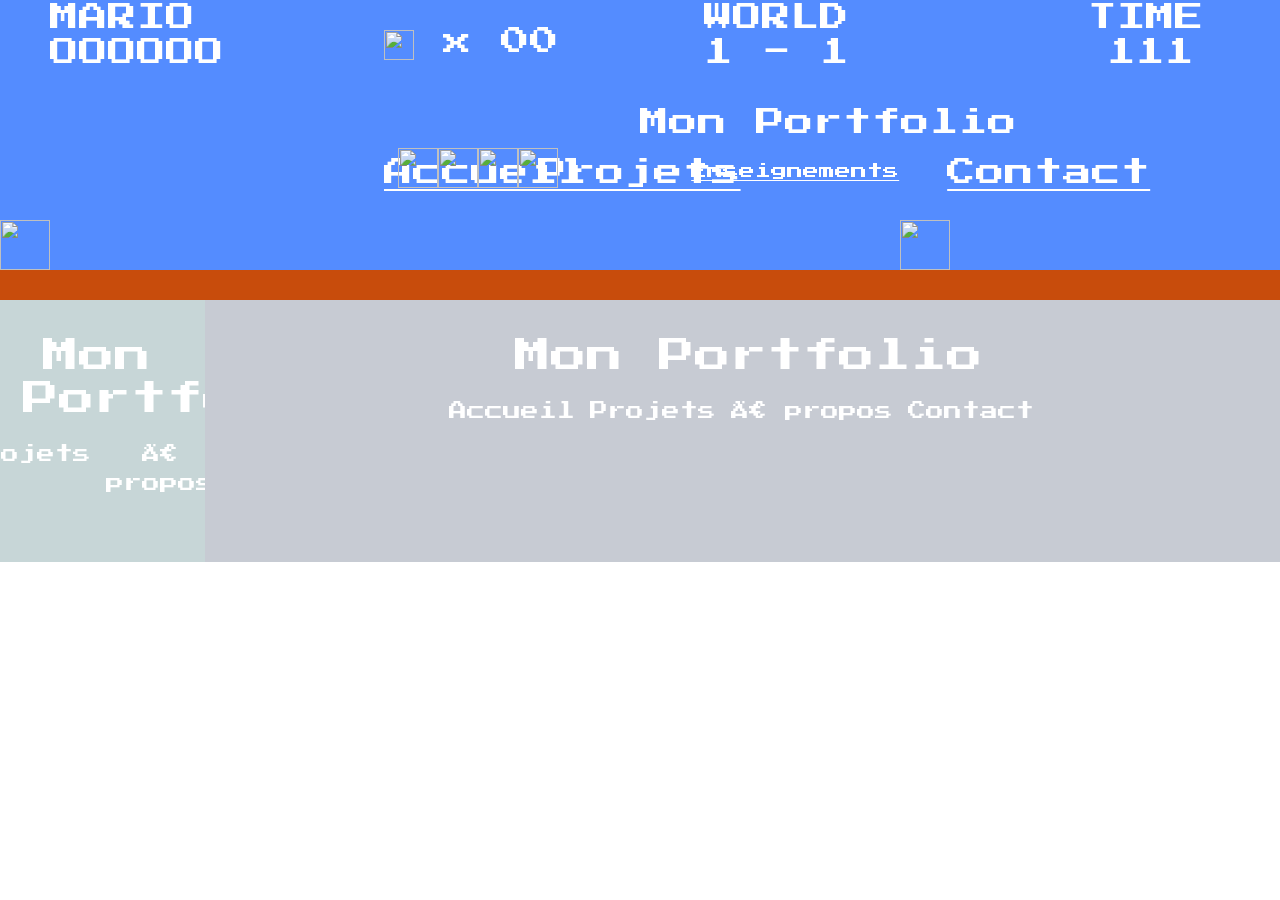
==== index.html @ 72535ffd "Update mario back" ====
<!--SVG spirograph generated from https://nbremer.github.io/spirograph/-->
<html>
    <head>
        <link rel="stylesheet" href="style.css">
        <link href="https://fonts.googleapis.com/css?family=Press+Start+2P" rel="stylesheet">
        <link href="https://cdn.jsdelivr.net/npm/bootstrap@5.3.0/dist/css/bootstrap.min.css" rel="stylesheet" integrity="sha384-9ndCyUaIbzAi2FUVXJi0CjmCapSmO7SnpJef0486qhLnuZ2cdeRhO02iuK6FUUVM" crossorigin="anonymous">
    </head>
    <body>
      <script src="script.js"></script>  
      <script src="https://cdn.jsdelivr.net/npm/bootstrap@5.3.0/dist/js/bootstrap.bundle.min.js" integrity="sha384-geWF76RCwLtnZ8qwWowPQNguL3RmwHVBC9FhGdlKrxdiJJigb/j/68SIy3Te4Bkz" crossorigin="anonymous"></script>
                    <!-- The images used were downloaded from: http://www.videogamesprites.net/SuperMarioBros1/ -->
                    <div style="height:300px;">
                    <div class="sky">
	                    <div class="scorebar">
                <style>
                    .topline-mario{position:absolute; top: 15px}
                    .topline-portfolio{position:absolute; top: 120px; left:50%}
                    .topline-accueil{position:absolute; top: 170px; left:30%}
                    .topline-projets{position:absolute; top: 170px; left:42%}
                    .topline-ens{position:absolute; top: 170px; left:54%}
                    .topline-contact{position:absolute; top: 170px; left:74%}
                    .topline-world{position:absolute; left:55%; top: 15px}
                    .topline-time{position:absolute; left: 85%;top: 15px}
                    .bottomline-score{position:absolute; top: 50px;}
                    .bottomline-coin{position:absolute; top: 30px; left:30%;}
                    .bottomline-world{position:absolute; top: 50px; left:55%;}
                    .bottomline-time{position:absolute; top: 50px; left:86.5%;}
                </style>
                <p><span class="topline-mario" >MARIO</span>
                    <span class="topline-world">WORLD</span>
                    <span class="topline-time">TIME</span>
                    <span class="bottomline-score" id="valeur-score">OOOOOO</span>
                    <span class="bottomline-coin"><img src="https://raw.githubusercontent.com/LantareCode/random-this-and-thats/master/CSS/SuperMario-Animation/images/Coin.gif" height="30px"> x <span  id="valeur-coin">00</span></span>
                    <span class="bottomline-world">1 - 1</span>
                    <span class="bottomline-time" id="valeur-time">111</span>
                    <span class="topline-portfolio">Mon Portfolio</span>
                    <span class="topline-accueil"><a href="#accueil">Accueil</a></span>
                    <span class="topline-projets"><a href="projets.html">Projets</a></span>
                    <span class="topline-ens"><a href="enseignement.html">Enseignements</a></span>
                    <span class="topline-contact"><a href="#contact">Contact</a></span>
                    
                </p>
            </div>

            <img class="cloud" src="https://raw.githubusercontent.com/LantareCode/random-this-and-thats/master/CSS/SuperMario-Animation/images/CloudSingle.gif">
            <img class="cloud" src="https://raw.githubusercontent.com/LantareCode/random-this-and-thats/master/CSS/SuperMario-Animation/images/CloudDouble.gif">
            <img class="cloud" src="https://raw.githubusercontent.com/LantareCode/random-this-and-thats/master/CSS/SuperMario-Animation/images/CloudTriple.gif">
        </div>
        <div class="ground">
            <div class="skyblocks">
                <img class="brick" src="https://raw.githubusercontent.com/LantareCode/random-this-and-thats/master/CSS/SuperMario-Animation/images/Bricks.gif" height="40px;">
                <img class="brick" src="https://raw.githubusercontent.com/LantareCode/random-this-and-thats/master/CSS/SuperMario-Animation/images/QuestionBlock.gif" height="40px;">
                <img class="brick" src="https://raw.githubusercontent.com/LantareCode/random-this-and-thats/master/CSS/SuperMario-Animation/images/Bricks.gif" height="40px;">
                <img class="brick" src="https://raw.githubusercontent.com/LantareCode/random-this-and-thats/master/CSS/SuperMario-Animation/images/Bricks.gif" height="40px;">
            </div>

            <img class="bush" src="https://raw.githubusercontent.com/LantareCode/random-this-and-thats/master/CSS/SuperMario-Animation/images/BushSingle.gif" height="50px;">
            <img class="bush" src="https://raw.githubusercontent.com/LantareCode/random-this-and-thats/master/CSS/SuperMario-Animation/images/BushDouble.gif" height="50px;">
            <img class="bush" src="https://raw.githubusercontent.com/LantareCode/random-this-and-thats/master/CSS/SuperMario-Animation/images/BushSingle.gif" height="50px;">

            <div class="mario" id="mario_mage"></div>
            </div>
            </div>
            <div classs="container">
                <div class="row">
                    <div class="col-2">
                        <header class="header">
                            <h1 class="title">Mon Portfolio</h1>
                            <nav class="navigation">
                              <ul class="menu">
                                <li><a href="#accueil">Accueil</a></li>
                                <li><a href="#projets">Projets</a></li>
                                <li><a href="#a-propos">À propos</a></li>
                                <li><a href="#contact">Contact</a></li>
                              </ul>
                            </nav>
                          </header>
                    </div>
                    <div class="col-10">
                        <header class="header">
                            <h1 class="title">Mon Portfolio</h1>
                            <nav class="navigation">
                              <ul class="menu">
                                <li><a href="#accueil">Accueil</a></li>
                                <li><a href="#projets">Projets</a></li>
                                <li><a href="#a-propos">À propos</a></li>
                                <li><a href="#contact">Contact</a></li>
                              </ul>
                            </nav>
                          </header>
                    </div>
                  </div>
            </div>
    </body>

</html>
---- style.css ----
/*
		** The images used were downloaded from: http://www.videogamesprites.net/SuperMarioBros1/ **
*/

html, body{
    font-family: 'Press Start 2P', cursive;
height: 100%;
width: 100%;
overflow:hidden;
margin: 0; 
padding: 0;
}

.sky, .ground{
position: relative; /*Because we want to position items on and in them!*/
}

.col-2 {
border: 20px solid transparent !important; 
padding: 15px !important;
border-image: url("https://raw.githubusercontent.com/LantareCode/random-this-and-thats/master/CSS/SuperMario-Animation/images/groundblock.png") 20 !important;
background-color: #bed0d1dc; 
border-image-repeat: repeat;
}

.col-10{    
border: 20px solid transparent;
padding: 15px;
border-image: url("https://raw.githubusercontent.com/LantareCode/random-this-and-thats/master/CSS/SuperMario-Animation/images/groundblock.png") 20;
background-color: #c7cbd3; 
border-image-repeat: repeat; 
}

.sky{
height: 90%;
background-color: #548CFF;    
}
.ground{ 
height: 10%;
background-color: #C84C0C; 
background-image: url('https://raw.githubusercontent.com/LantareCode/random-this-and-thats/master/CSS/SuperMario-Animation/images/groundblock.png');
    
}
.scorebar{    
position: absolute;
height: 120px;
width:100%;    

    font-family: 'Press Start 2P', cursive;
    font-size: 180%;
    color: white;

padding-left: 50px;
padding-right: 50px;
line-height: 0.2;
}
.cloud{
position: absolute;
height: 30px;

}
.cloud:nth-child(2){
    top: 120px; 
    -webkit-animation: wind 80s both infinite linear reverse; 
            animation: wind 80s both infinite linear reverse;
}
.cloud:nth-child(3){
    top: 100px;
    -webkit-animation: wind 50s both infinite linear reverse;
            animation: wind 50s both infinite linear reverse;
}
.cloud:nth-child(4){
    top: 80px;
    -webkit-animation: wind 30s both infinite linear reverse;
            animation: wind 30s both infinite linear reverse;
}

.skyblocks{
position: absolute;   
top: -120px;
}
.brick{     
    position: fixed;        
    margin: -2px;
}
    .brick:nth-child(1){
        left:400px;
    } 
    .brick:nth-child(2){
        left:440px;
    } 
    .brick:nth-child(3){
        left:480px;
    } 
    .brick:nth-child(4){
        left:520px;
    } 


.bush{
position: absolute;
bottom:30px;
}
.bush:nth-child(1){
    left: 150px;   
}
.bush:nth-child(2){
    left: 900px;;   
}
.bush:nth-child(3){
    left: 1500px;;   
}

.mario2{
position: absolute;
width: 71px;
height: 72px;
background: url('img/mario_walking2.png') left center;    
top:-70px;
left:0px;

-webkit-animation: play 0.8s steps(4) infinite,
            run 7s both infinite linear;

        animation: play 0.8s steps(4) infinite,
            run 7s both infinite linear;
}

.mario{
    position: absolute;
    width: 71px;
    height: 72px;
    background: url('img/mario_walking3.png') left center;    
    top:-70px;
    left:0px;
    transition: transform 0.1s;

    -webkit-animation: play 0.8s steps(4) infinite,
            run 7s both infinite linear;

        animation: play 0.8s steps(4) infinite,
            run 7s both infinite linear;
   
}

.mario:active{
    /* Fade out */
    /* Move over to the right */

    transform: translateY(-30px);
  }

@-webkit-keyframes play{
100%{background-position: -284px;}
}
@keyframes play{
100%{background-position: -284px;}
}

@keyframes jump{
    from {
        down: 0%;
      }to{
        down: 20%;
      }
}

@-webkit-keyframes run{
from{left: -200px;}
to{left: 100%;}
}
@keyframes run{
from{left: -200px;}
to{left: 100%;}
}
@-webkit-keyframes wind{
from{left: -300px;}
to{left: 100%;}
}
@keyframes wind{
from{left: -300px;}
to{left: 100%;}
}

.header {
    text-align: center;
    margin-bottom: 30px;
  }
  
  .title {
    font-size: 36px;
    color: #fff;
    font-family: "Press Start 2P", sans-serif;
    margin: 0;
  }
  
  .navigation {
    margin-top: 20px;
  }

  .topline-ens {
    font-size: 16px;
    color:#FFFFFF;
  }

  .register a:link{
    font-size: 16px;
    color:#d60a0a;
  }
  
  .menu {
    list-style-type: none;
    padding: 0;
    margin: 0;
    display: flex;
    justify-content: center;
  }
  
  .menu li {
    margin-right: 15px;
  }
  
  .menu li a {
    text-decoration: none;
    font-family: "Press Start 2P", sans-serif;
    font-size: 18px;
    color: #fff;
  }
  
  .content {
    text-align: center;
    margin-bottom: 30px;
  }
  
  .footer {
    text-align: center;
    color: #fff;
    font-size: 12px;
    font-family: "Press Start 2P", sans-serif;
    margin-top: 50px;
  }
  
  
  .galaga {
    background-image: url(https://images.pond5.com/starry-night-sky-shooting-star-footage-022914843_prevstill.jpeg);
    position: relative;
  }


  .alien:nth-child(1) {
    position: absolute;
    top: -10px; 
    animation: goAlien 12s infinite alternate linear;
  }
  .alien:nth-child(2) {
    position: absolute;
    top: 100px; 
    animation: goAlien2 6s infinite alternate linear;
  }


  
  .ship-1p {
    position: absolute;
    top: 200px; 
    animation: go 10s infinite alternate linear;
  }
  

  #alien2 {
    top: 60px;
    animation: goAlien2 8s infinite alternate linear;
  }

.scorebar a{color:white !important;}
.scorebar a:hover{color:lightblue !important;}
.scorebar a:active{color:lightblue !important;}
  
  @keyframes go {
    from {
      left: 10%;
    }to{
      left: 90%;
    }
  }
  
  @keyframes goAlien {
    from {
      left: 90%;
    }to{
      left: 10%;
    }
  }

  @keyframes goAlien2 {
    from {
      left: 10%;
    }to{
      left: 90%;
    }
  }
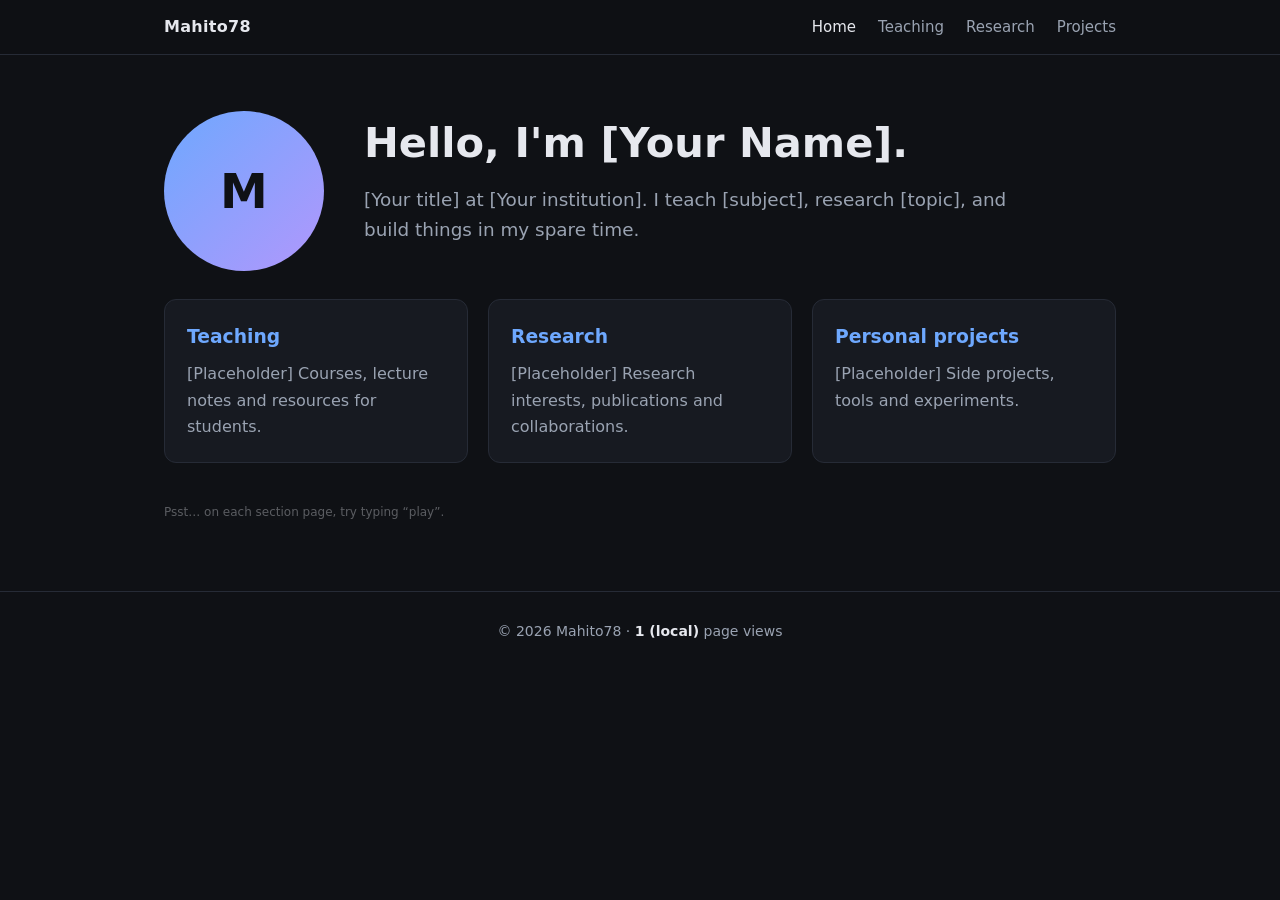
==== commit fd148d4a: "New professional site with hidden mini-games Co-authored-by: Copilot <223556219+Copilot@users.norepl" ====
--- a/index.html
+++ b/index.html
@@ -1,96 +1,13 @@
-<!--SVG spirograph generated from https://nbremer.github.io/spirograph/-->
-<html>
-    <head>
-        <link rel="stylesheet" href="style.css">
-        <link href="https://fonts.googleapis.com/css?family=Press+Start+2P" rel="stylesheet">
-        <link href="https://cdn.jsdelivr.net/npm/bootstrap@5.3.0/dist/css/bootstrap.min.css" rel="stylesheet" integrity="sha384-9ndCyUaIbzAi2FUVXJi0CjmCapSmO7SnpJef0486qhLnuZ2cdeRhO02iuK6FUUVM" crossorigin="anonymous">
-    </head>
-    <body>
-      <script src="script.js"></script>  
-      <script src="https://cdn.jsdelivr.net/npm/bootstrap@5.3.0/dist/js/bootstrap.bundle.min.js" integrity="sha384-geWF76RCwLtnZ8qwWowPQNguL3RmwHVBC9FhGdlKrxdiJJigb/j/68SIy3Te4Bkz" crossorigin="anonymous"></script>
-                    <!-- The images used were downloaded from: http://www.videogamesprites.net/SuperMarioBros1/ -->
-                    <div style="height:300px;">
-                    <div class="sky">
-	                    <div class="scorebar">
-                <style>
-                    .topline-mario{position:absolute; top: 15px}
-                    .topline-portfolio{position:absolute; top: 120px; left:50%}
-                    .topline-accueil{position:absolute; top: 170px; left:30%}
-                    .topline-projets{position:absolute; top: 170px; left:42%}
-                    .topline-ens{position:absolute; top: 170px; left:54%}
-                    .topline-contact{position:absolute; top: 170px; left:74%}
-                    .topline-world{position:absolute; left:55%; top: 15px}
-                    .topline-time{position:absolute; left: 85%;top: 15px}
-                    .bottomline-score{position:absolute; top: 50px;}
-                    .bottomline-coin{position:absolute; top: 30px; left:30%;}
-                    .bottomline-world{position:absolute; top: 50px; left:55%;}
-                    .bottomline-time{position:absolute; top: 50px; left:86.5%;}
-                </style>
-                <p><span class="topline-mario" >MARIO</span>
-                    <span class="topline-world">WORLD</span>
-                    <span class="topline-time">TIME</span>
-                    <span class="bottomline-score" id="valeur-score">OOOOOO</span>
-                    <span class="bottomline-coin"><img src="https://raw.githubusercontent.com/LantareCode/random-this-and-thats/master/CSS/SuperMario-Animation/images/Coin.gif" height="30px"> x <span  id="valeur-coin">00</span></span>
-                    <span class="bottomline-world">1 - 1</span>
-                    <span class="bottomline-time" id="valeur-time">111</span>
-                    <span class="topline-portfolio">Mon Portfolio</span>
-                    <span class="topline-accueil"><a href="#accueil">Accueil</a></span>
-                    <span class="topline-projets"><a href="projets.html">Projets</a></span>
-                    <span class="topline-ens"><a href="enseignement.html">Enseignements</a></span>
-                    <span class="topline-contact"><a href="#contact">Contact</a></span>
-                    
-                </p>
-            </div>
-
-            <img class="cloud" src="https://raw.githubusercontent.com/LantareCode/random-this-and-thats/master/CSS/SuperMario-Animation/images/CloudSingle.gif">
-            <img class="cloud" src="https://raw.githubusercontent.com/LantareCode/random-this-and-thats/master/CSS/SuperMario-Animation/images/CloudDouble.gif">
-            <img class="cloud" src="https://raw.githubusercontent.com/LantareCode/random-this-and-thats/master/CSS/SuperMario-Animation/images/CloudTriple.gif">
-        </div>
-        <div class="ground">
-            <div class="skyblocks">
-                <img class="brick" src="https://raw.githubusercontent.com/LantareCode/random-this-and-thats/master/CSS/SuperMario-Animation/images/Bricks.gif" height="40px;">
-                <img class="brick" src="https://raw.githubusercontent.com/LantareCode/random-this-and-thats/master/CSS/SuperMario-Animation/images/QuestionBlock.gif" height="40px;">
-                <img class="brick" src="https://raw.githubusercontent.com/LantareCode/random-this-and-thats/master/CSS/SuperMario-Animation/images/Bricks.gif" height="40px;">
-                <img class="brick" src="https://raw.githubusercontent.com/LantareCode/random-this-and-thats/master/CSS/SuperMario-Animation/images/Bricks.gif" height="40px;">
-            </div>
-
-            <img class="bush" src="https://raw.githubusercontent.com/LantareCode/random-this-and-thats/master/CSS/SuperMario-Animation/images/BushSingle.gif" height="50px;">
-            <img class="bush" src="https://raw.githubusercontent.com/LantareCode/random-this-and-thats/master/CSS/SuperMario-Animation/images/BushDouble.gif" height="50px;">
-            <img class="bush" src="https://raw.githubusercontent.com/LantareCode/random-this-and-thats/master/CSS/SuperMario-Animation/images/BushSingle.gif" height="50px;">
-
-            <div class="mario" id="mario_mage"></div>
-            </div>
-            </div>
-            <div classs="container">
-                <div class="row">
-                    <div class="col-2">
-                        <header class="header">
-                            <h1 class="title">Mon Portfolio</h1>
-                            <nav class="navigation">
-                              <ul class="menu">
-                                <li><a href="#accueil">Accueil</a></li>
-                                <li><a href="#projets">Projets</a></li>
-                                <li><a href="#a-propos">À propos</a></li>
-                                <li><a href="#contact">Contact</a></li>
-                              </ul>
-                            </nav>
-                          </header>
-                    </div>
-                    <div class="col-10">
-                        <header class="header">
-                            <h1 class="title">Mon Portfolio</h1>
-                            <nav class="navigation">
-                              <ul class="menu">
-                                <li><a href="#accueil">Accueil</a></li>
-                                <li><a href="#projets">Projets</a></li>
-                                <li><a href="#a-propos">À propos</a></li>
-                                <li><a href="#contact">Contact</a></li>
-                              </ul>
-                            </nav>
-                          </header>
-                    </div>
-                  </div>
-            </div>
-    </body>
-
-</html>+<!doctype html><html lang="en"><head><meta charset="utf-8"><meta name="viewport" content="width=device-width,initial-scale=1">
+<title>Mahito78 – Lecturer & Researcher</title><link rel="stylesheet" href="assets/style.css"></head>
+<body data-page="home"><main>
+<div class="hero"><div class="avatar">M</div><div>
+<h1>Hello, I'm [Your Name].</h1>
+<p class="lead">[Your title] at [Your institution]. I teach [subject], research [topic], and build things in my spare time.</p></div></div>
+<div class="grid">
+<a class="card" href="teaching.html"><h3>Teaching</h3><p>[Placeholder] Courses, lecture notes and resources for students.</p></a>
+<a class="card" href="research.html"><h3>Research</h3><p>[Placeholder] Research interests, publications and collaborations.</p></a>
+<a class="card" href="projects.html"><h3>Personal projects</h3><p>[Placeholder] Side projects, tools and experiments.</p></a>
+</div>
+<p class="hint">Psst… on each section page, try typing “play”.</p>
+</main><script src="assets/site.js"></script></body></html>
--- a/assets/style.css
+++ b/assets/style.css
@@ -0,0 +1,27 @@
+:root{--bg:#0f1115;--panel:#171a21;--line:#262b36;--text:#e6e8ee;--mute:#9aa3b2;--accent:#6ea8fe;--a2:#b197fc}
+*{box-sizing:border-box}html{scroll-behavior:smooth}
+body{margin:0;font:16px/1.65 Inter,system-ui,-apple-system,Segoe UI,Roboto,sans-serif;background:var(--bg);color:var(--text)}
+a{color:var(--accent);text-decoration:none}a:hover{text-decoration:underline}
+header.site{position:sticky;top:0;z-index:10;background:rgba(15,17,21,.85);backdrop-filter:blur(8px);border-bottom:1px solid var(--line)}
+header.site .in{max-width:1000px;margin:auto;display:flex;justify-content:space-between;align-items:center;padding:14px 24px}
+header.site .brand{font-weight:700;color:var(--text);letter-spacing:.3px}
+nav a{margin-left:22px;color:var(--mute);font-size:15px}nav a.on,nav a:hover{color:var(--text);text-decoration:none}
+main{max-width:1000px;margin:auto;padding:56px 24px}
+h1{font-size:2.6rem;line-height:1.15;margin:0 0 12px}h2{margin:48px 0 16px;font-size:1.4rem}
+.lead{color:var(--mute);font-size:1.15rem;max-width:680px}
+.grid{display:grid;grid-template-columns:repeat(auto-fit,minmax(280px,1fr));gap:20px;margin-top:28px}
+.card{background:var(--panel);border:1px solid var(--line);border-radius:12px;padding:22px;transition:.2s}
+.card:hover{border-color:var(--accent);transform:translateY(-2px)}
+.card h3{margin:0 0 8px}.card p{margin:0;color:var(--mute)}
+.tag{display:inline-block;font-size:12px;padding:2px 10px;border-radius:99px;background:#222838;color:var(--a2);margin:12px 6px 0 0}
+.hero{display:flex;gap:40px;align-items:center;flex-wrap:wrap}
+.avatar{width:160px;height:160px;border-radius:50%;background:linear-gradient(135deg,var(--accent),var(--a2));display:grid;place-items:center;font-size:3rem;font-weight:700;color:#0f1115}
+.list{list-style:none;padding:0}.list li{padding:14px 0;border-bottom:1px solid var(--line);display:flex;justify-content:space-between;gap:16px}
+.list span{color:var(--mute);white-space:nowrap}
+footer.site{border-top:1px solid var(--line);color:var(--mute);font-size:14px;text-align:center;padding:28px}
+#views{color:var(--text);font-weight:600}
+.hint{opacity:.35;font-size:12px;margin-top:40px}
+/* games */
+.gwrap{max-width:960px;margin:auto;padding:20px;text-align:center}
+canvas{background:#000;max-width:100%;border:2px solid var(--line);border-radius:8px;image-rendering:pixelated}
+.gwrap p{color:var(--mute)}.btn{background:var(--accent);color:#0f1115;border:0;padding:8px 18px;border-radius:8px;font-weight:600;cursor:pointer;margin:6px}
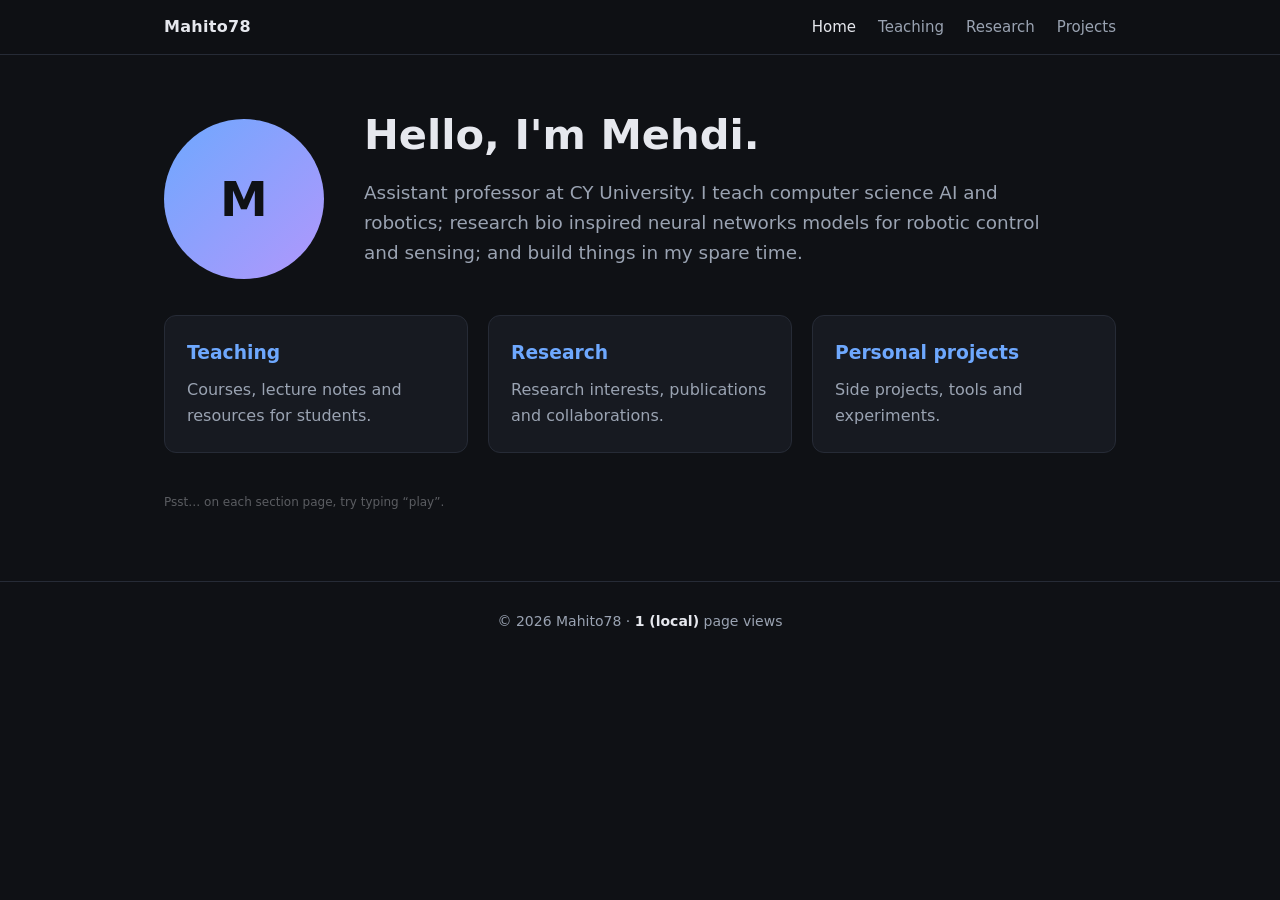
==== commit c41cb5ee: "Update personal information in index.html" ====
--- a/index.html
+++ b/index.html
@@ -1,13 +1,13 @@
 <!doctype html><html lang="en"><head><meta charset="utf-8"><meta name="viewport" content="width=device-width,initial-scale=1">
-<title>Mahito78 – Lecturer & Researcher</title><link rel="stylesheet" href="assets/style.css"></head>
+<title>Mehdi Abdelwahed – Lecturer & Researcher</title><link rel="stylesheet" href="assets/style.css"></head>
 <body data-page="home"><main>
 <div class="hero"><div class="avatar">M</div><div>
-<h1>Hello, I'm [Your Name].</h1>
-<p class="lead">[Your title] at [Your institution]. I teach [subject], research [topic], and build things in my spare time.</p></div></div>
+<h1>Hello, I'm Mehdi.</h1>
+<p class="lead">Assistant professor at CY University. I teach computer science AI and robotics; research bio inspired neural networks models for robotic control and sensing; and build things in my spare time.</p></div></div>
 <div class="grid">
-<a class="card" href="teaching.html"><h3>Teaching</h3><p>[Placeholder] Courses, lecture notes and resources for students.</p></a>
-<a class="card" href="research.html"><h3>Research</h3><p>[Placeholder] Research interests, publications and collaborations.</p></a>
-<a class="card" href="projects.html"><h3>Personal projects</h3><p>[Placeholder] Side projects, tools and experiments.</p></a>
+<a class="card" href="teaching.html"><h3>Teaching</h3><p>Courses, lecture notes and resources for students.</p></a>
+<a class="card" href="research.html"><h3>Research</h3><p>Research interests, publications and collaborations.</p></a>
+<a class="card" href="projects.html"><h3>Personal projects</h3><p>Side projects, tools and experiments.</p></a>
 </div>
 <p class="hint">Psst… on each section page, try typing “play”.</p>
 </main><script src="assets/site.js"></script></body></html>
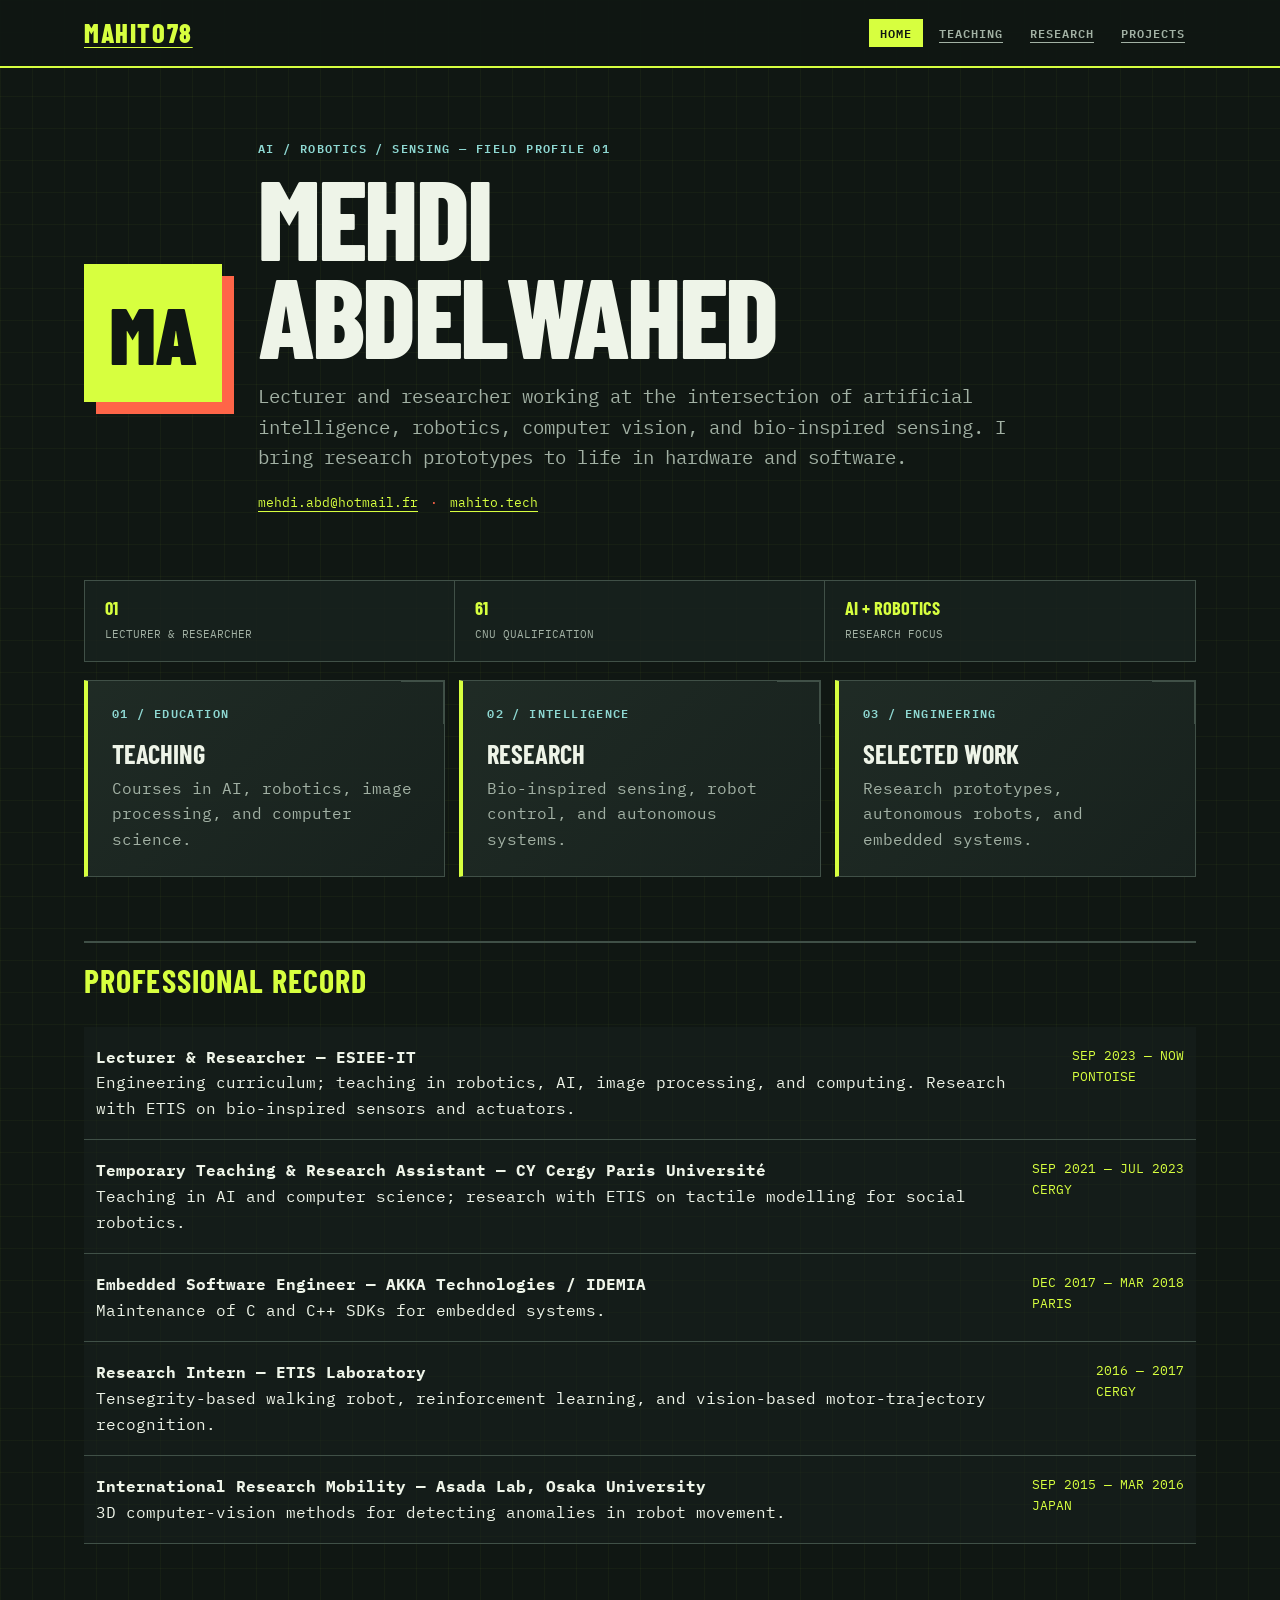
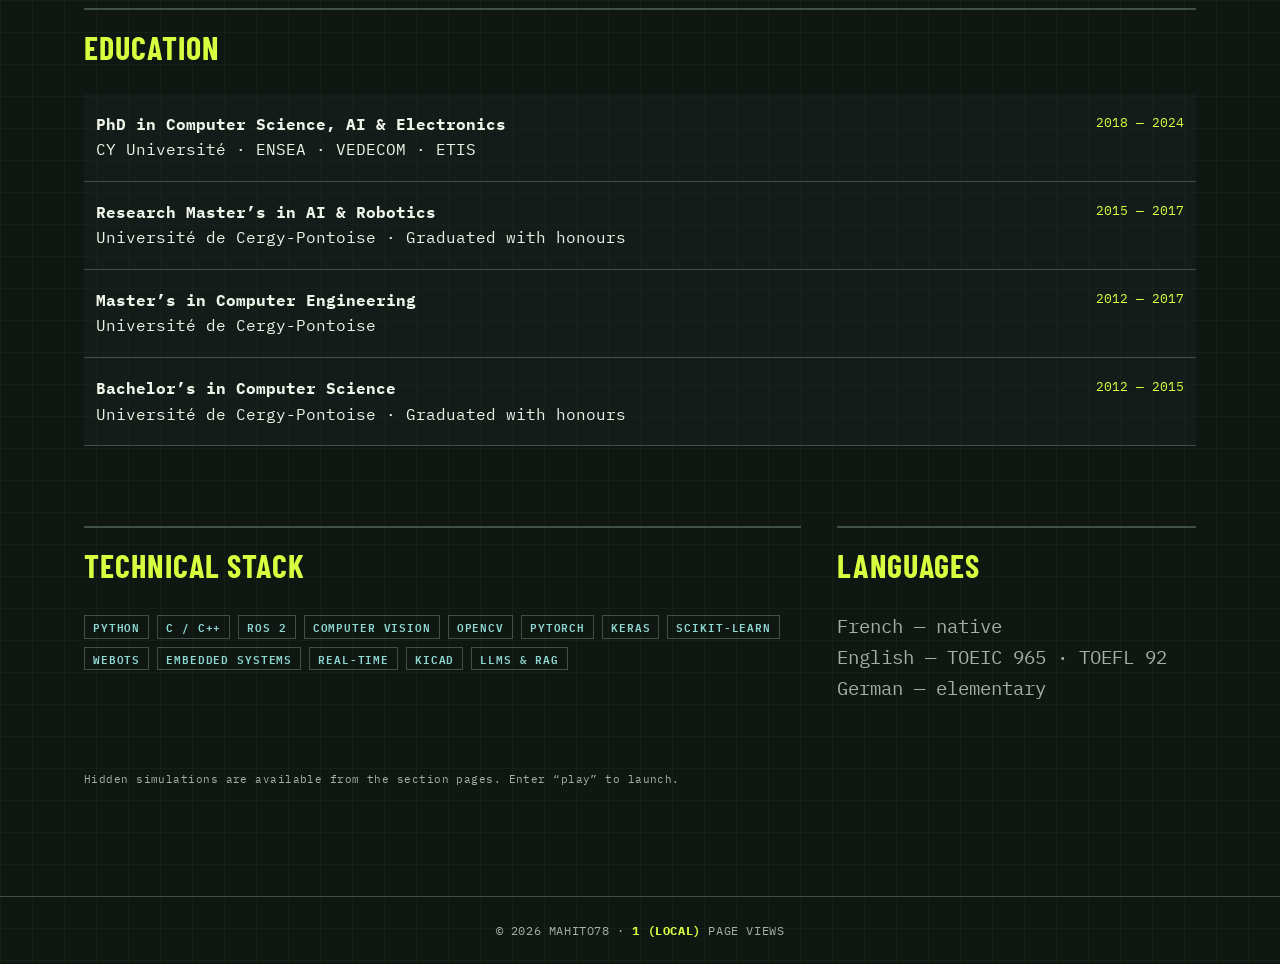
==== commit e72139ad: "Redesign site in brutalist style, add CV content, refresh hidden games Co-authored-by: Copilot <2235" ====
--- a/index.html
+++ b/index.html
@@ -1,13 +1,69 @@
-<!doctype html><html lang="en"><head><meta charset="utf-8"><meta name="viewport" content="width=device-width,initial-scale=1">
-<title>Mehdi Abdelwahed – Lecturer & Researcher</title><link rel="stylesheet" href="assets/style.css"></head>
-<body data-page="home"><main>
-<div class="hero"><div class="avatar">M</div><div>
-<h1>Hello, I'm Mehdi.</h1>
-<p class="lead">Assistant professor at CY University. I teach computer science AI and robotics; research bio inspired neural networks models for robotic control and sensing; and build things in my spare time.</p></div></div>
-<div class="grid">
-<a class="card" href="teaching.html"><h3>Teaching</h3><p>Courses, lecture notes and resources for students.</p></a>
-<a class="card" href="research.html"><h3>Research</h3><p>Research interests, publications and collaborations.</p></a>
-<a class="card" href="projects.html"><h3>Personal projects</h3><p>Side projects, tools and experiments.</p></a>
-</div>
-<p class="hint">Psst… on each section page, try typing “play”.</p>
-</main><script src="assets/site.js"></script></body></html>
+<!doctype html>
+<html lang="en">
+<head>
+  <meta charset="utf-8">
+  <meta name="viewport" content="width=device-width, initial-scale=1">
+  <meta name="description" content="Mehdi Abdelwahed — lecturer and researcher in AI, robotics, computer vision, and bio-inspired sensing.">
+  <title>Mehdi Abdelwahed — AI & Robotics</title>
+  <link rel="stylesheet" href="assets/style.css">
+</head>
+<body data-page="home">
+<main>
+  <section class="hero">
+    <div class="avatar" aria-hidden="true">MA</div>
+    <div>
+      <p class="eyebrow">AI / ROBOTICS / SENSING — FIELD PROFILE 01</p>
+      <h1>Mehdi<br>Abdelwahed</h1>
+      <p class="lead">Lecturer and researcher working at the intersection of artificial intelligence, robotics, computer vision, and bio-inspired sensing. I bring research prototypes to life in hardware and software.</p>
+      <p class="contact"><a href="mailto:mehdi.abd@hotmail.fr">mehdi.abd@hotmail.fr</a><span>·</span><a href="https://mahito.tech">mahito.tech</a></p>
+    </div>
+  </section>
+
+  <div class="signal-strip" aria-label="Profile highlights">
+    <div><strong>01</strong><span>Lecturer & researcher</span></div>
+    <div><strong>61</strong><span>CNU qualification</span></div>
+    <div><strong>AI + ROBOTICS</strong><span>Research focus</span></div>
+  </div>
+
+  <div class="grid section-links">
+    <a class="card" href="teaching.html"><span class="card-index">01 / EDUCATION</span><h3>Teaching</h3><p>Courses in AI, robotics, image processing, and computer science.</p></a>
+    <a class="card" href="research.html"><span class="card-index">02 / INTELLIGENCE</span><h3>Research</h3><p>Bio-inspired sensing, robot control, and autonomous systems.</p></a>
+    <a class="card" href="projects.html"><span class="card-index">03 / ENGINEERING</span><h3>Selected work</h3><p>Research prototypes, autonomous robots, and embedded systems.</p></a>
+  </div>
+
+  <section>
+    <h2>Professional record</h2>
+    <ul class="list">
+      <li><div><b>Lecturer & Researcher — ESIEE-IT</b><br>Engineering curriculum; teaching in robotics, AI, image processing, and computing. Research with ETIS on bio-inspired sensors and actuators.</div><span>SEP 2023 — NOW<br>PONTOISE</span></li>
+      <li><div><b>Temporary Teaching & Research Assistant — CY Cergy Paris Université</b><br>Teaching in AI and computer science; research with ETIS on tactile modelling for social robotics.</div><span>SEP 2021 — JUL 2023<br>CERGY</span></li>
+      <li><div><b>Embedded Software Engineer — AKKA Technologies / IDEMIA</b><br>Maintenance of C and C++ SDKs for embedded systems.</div><span>DEC 2017 — MAR 2018<br>PARIS</span></li>
+      <li><div><b>Research Intern — ETIS Laboratory</b><br>Tensegrity-based walking robot, reinforcement learning, and vision-based motor-trajectory recognition.</div><span>2016 — 2017<br>CERGY</span></li>
+      <li><div><b>International Research Mobility — Asada Lab, Osaka University</b><br>3D computer-vision methods for detecting anomalies in robot movement.</div><span>SEP 2015 — MAR 2016<br>JAPAN</span></li>
+    </ul>
+  </section>
+
+  <section>
+    <h2>Education</h2>
+    <ul class="list">
+      <li><div><b>PhD in Computer Science, AI & Electronics</b><br>CY Université · ENSEA · VEDECOM · ETIS</div><span>2018 — 2024</span></li>
+      <li><div><b>Research Master’s in AI & Robotics</b><br>Université de Cergy-Pontoise · Graduated with honours</div><span>2015 — 2017</span></li>
+      <li><div><b>Master’s in Computer Engineering</b><br>Université de Cergy-Pontoise</div><span>2012 — 2017</span></li>
+      <li><div><b>Bachelor’s in Computer Science</b><br>Université de Cergy-Pontoise · Graduated with honours</div><span>2012 — 2015</span></li>
+    </ul>
+  </section>
+
+  <section class="profile-bottom">
+    <div>
+      <h2>Technical stack</h2>
+      <div class="tag-list"><span class="tag">Python</span><span class="tag">C / C++</span><span class="tag">ROS 2</span><span class="tag">Computer vision</span><span class="tag">OpenCV</span><span class="tag">PyTorch</span><span class="tag">Keras</span><span class="tag">Scikit-learn</span><span class="tag">Webots</span><span class="tag">Embedded systems</span><span class="tag">Real-time</span><span class="tag">KiCad</span><span class="tag">LLMs & RAG</span></div>
+    </div>
+    <div>
+      <h2>Languages</h2>
+      <p class="lead">French — native<br>English — TOEIC 965 · TOEFL 92<br>German — elementary</p>
+    </div>
+  </section>
+  <p class="hint">Hidden simulations are available from the section pages. Enter “play” to launch.</p>
+</main>
+<script src="assets/site.js"></script>
+</body>
+</html>
--- a/assets/style.css
+++ b/assets/style.css
@@ -1,27 +1,246 @@
-:root{--bg:#0f1115;--panel:#171a21;--line:#262b36;--text:#e6e8ee;--mute:#9aa3b2;--accent:#6ea8fe;--a2:#b197fc}
-*{box-sizing:border-box}html{scroll-behavior:smooth}
-body{margin:0;font:16px/1.65 Inter,system-ui,-apple-system,Segoe UI,Roboto,sans-serif;background:var(--bg);color:var(--text)}
-a{color:var(--accent);text-decoration:none}a:hover{text-decoration:underline}
-header.site{position:sticky;top:0;z-index:10;background:rgba(15,17,21,.85);backdrop-filter:blur(8px);border-bottom:1px solid var(--line)}
-header.site .in{max-width:1000px;margin:auto;display:flex;justify-content:space-between;align-items:center;padding:14px 24px}
-header.site .brand{font-weight:700;color:var(--text);letter-spacing:.3px}
-nav a{margin-left:22px;color:var(--mute);font-size:15px}nav a.on,nav a:hover{color:var(--text);text-decoration:none}
-main{max-width:1000px;margin:auto;padding:56px 24px}
-h1{font-size:2.6rem;line-height:1.15;margin:0 0 12px}h2{margin:48px 0 16px;font-size:1.4rem}
-.lead{color:var(--mute);font-size:1.15rem;max-width:680px}
-.grid{display:grid;grid-template-columns:repeat(auto-fit,minmax(280px,1fr));gap:20px;margin-top:28px}
-.card{background:var(--panel);border:1px solid var(--line);border-radius:12px;padding:22px;transition:.2s}
-.card:hover{border-color:var(--accent);transform:translateY(-2px)}
-.card h3{margin:0 0 8px}.card p{margin:0;color:var(--mute)}
-.tag{display:inline-block;font-size:12px;padding:2px 10px;border-radius:99px;background:#222838;color:var(--a2);margin:12px 6px 0 0}
-.hero{display:flex;gap:40px;align-items:center;flex-wrap:wrap}
-.avatar{width:160px;height:160px;border-radius:50%;background:linear-gradient(135deg,var(--accent),var(--a2));display:grid;place-items:center;font-size:3rem;font-weight:700;color:#0f1115}
-.list{list-style:none;padding:0}.list li{padding:14px 0;border-bottom:1px solid var(--line);display:flex;justify-content:space-between;gap:16px}
-.list span{color:var(--mute);white-space:nowrap}
-footer.site{border-top:1px solid var(--line);color:var(--mute);font-size:14px;text-align:center;padding:28px}
-#views{color:var(--text);font-weight:600}
-.hint{opacity:.35;font-size:12px;margin-top:40px}
-/* games */
-.gwrap{max-width:960px;margin:auto;padding:20px;text-align:center}
-canvas{background:#000;max-width:100%;border:2px solid var(--line);border-radius:8px;image-rendering:pixelated}
-.gwrap p{color:var(--mute)}.btn{background:var(--accent);color:#0f1115;border:0;padding:8px 18px;border-radius:8px;font-weight:600;cursor:pointer;margin:6px}
+@import url('https://fonts.googleapis.com/css2?family=Barlow+Condensed:wght@500;600;700;800;900&family=IBM+Plex+Mono:wght@400;500;600;700&display=swap');
+
+:root {
+  color-scheme: dark;
+  --bg: #101713;
+  --panel: #18221e;
+  --panel-hi: #202c26;
+  --line: #405047;
+  --text: #eef4e8;
+  --mute: #a2b1a4;
+  --accent: #d7ff3f;
+  --signal: #ff6548;
+  --blue: #8ed8d2;
+  --mono: 'IBM Plex Mono', 'SFMono-Regular', Consolas, monospace;
+  --display: 'Barlow Condensed', 'Arial Narrow', Impact, sans-serif;
+}
+
+* { box-sizing: border-box }
+html { scroll-behavior: smooth }
+body {
+  margin: 0;
+  min-height: 100vh;
+  color: var(--text);
+  font: 16px/1.6 var(--mono);
+  background-color: var(--bg);
+  background-image:
+    linear-gradient(rgba(215,255,63,.035) 1px, transparent 1px),
+    linear-gradient(90deg, rgba(215,255,63,.035) 1px, transparent 1px);
+  background-size: 32px 32px;
+}
+a { color: var(--accent); text-decoration-thickness: 1px; text-underline-offset: 4px }
+a:hover { color: var(--text) }
+header.site {
+  position: sticky;
+  top: 0;
+  z-index: 10;
+  background: rgba(16,23,19,.96);
+  border-bottom: 2px solid var(--accent);
+}
+header.site .in {
+  max-width: 1160px;
+  min-height: 66px;
+  margin: auto;
+  padding: 12px 24px;
+  display: flex;
+  justify-content: space-between;
+  align-items: center;
+  gap: 20px;
+}
+header.site .brand {
+  color: var(--accent);
+  font: 800 1.65rem/.9 var(--display);
+  letter-spacing: .06em;
+  text-transform: uppercase;
+}
+nav { display: flex; flex-wrap: wrap; gap: 5px }
+nav a {
+  padding: 8px 11px;
+  color: var(--mute);
+  font: 600 .78rem/1 var(--mono);
+  letter-spacing: .08em;
+  text-transform: uppercase;
+}
+nav a.on, nav a:hover {
+  color: var(--bg);
+  background: var(--accent);
+  text-decoration: none;
+}
+main { max-width: 1160px; margin: auto; padding: 72px 24px 96px }
+h1, h2, h3 { font-family: var(--display); text-transform: uppercase }
+h1 {
+  max-width: 900px;
+  margin: 0 0 18px;
+  font-size: clamp(3.2rem, 10vw, 7rem);
+  font-weight: 800;
+  line-height: .87;
+  letter-spacing: -.025em;
+}
+h2 {
+  margin: 64px 0 20px;
+  padding-top: 12px;
+  border-top: 2px solid var(--line);
+  color: var(--accent);
+  font-size: 2rem;
+  letter-spacing: .035em;
+}
+h3 { margin: 0 0 8px; font-size: 1.65rem; line-height: 1 }
+p { margin-top: 0 }
+.lead {
+  max-width: 750px;
+  color: var(--mute);
+  font-size: clamp(1rem, 2vw, 1.2rem);
+}
+.grid {
+  display: grid;
+  grid-template-columns: repeat(auto-fit, minmax(min(100%, 280px), 1fr));
+  gap: 14px;
+  margin-top: 32px;
+}
+.card {
+  position: relative;
+  padding: 24px;
+  overflow: hidden;
+  border: 1px solid var(--line);
+  border-left: 4px solid var(--accent);
+  background: linear-gradient(135deg, rgba(32,44,38,.96), rgba(24,34,30,.92));
+  transition: transform .18s ease, border-color .18s ease, background .18s ease;
+}
+.card::after {
+  position: absolute;
+  top: 0;
+  right: 0;
+  width: 42px;
+  height: 42px;
+  border-top: 1px solid var(--line);
+  border-right: 1px solid var(--line);
+  content: "";
+}
+.card:hover {
+  transform: translateY(-3px);
+  border-color: var(--accent);
+  background: var(--panel-hi);
+}
+.card h3 { color: var(--text) }
+.card p { margin: 0; color: var(--mute) }
+.tag {
+  display: inline-block;
+  margin: 14px 6px 0 0;
+  padding: 3px 8px;
+  border: 1px solid var(--line);
+  color: var(--blue);
+  font: 600 .68rem/1.4 var(--mono);
+  letter-spacing: .08em;
+  text-transform: uppercase;
+}
+.hero { display: flex; align-items: center; gap: 36px; flex-wrap: wrap }
+.eyebrow, .card-index {
+  display: block;
+  margin: 0 0 12px;
+  color: var(--blue);
+  font: 600 .72rem/1.4 var(--mono);
+  letter-spacing: .12em;
+  text-transform: uppercase;
+}
+.contact { display: flex; flex-wrap: wrap; align-items: center; gap: 12px; font-size: .82rem }
+.contact span { color: var(--signal) }
+.signal-strip {
+  display: grid;
+  grid-template-columns: repeat(3, 1fr);
+  margin: 54px 0 18px;
+  border: 1px solid var(--line);
+  background: rgba(24,34,30,.8);
+}
+.signal-strip div { padding: 16px 20px; border-right: 1px solid var(--line) }
+.signal-strip div:last-child { border-right: 0 }
+.signal-strip strong { display: block; color: var(--accent); font: 700 1.15rem/1.2 var(--display); text-transform: uppercase }
+.signal-strip span { color: var(--mute); font-size: .68rem; text-transform: uppercase }
+.section-links { margin-top: 18px }
+.section-links .card { color: inherit; text-decoration: none }
+.section-links .card-index { margin-bottom: 20px }
+.profile-bottom { display: grid; grid-template-columns: 2fr 1fr; gap: 36px }
+.tag-list { display: flex; flex-wrap: wrap; gap: 4px }
+.tag-list .tag { margin: 4px 4px 0 0 }
+.callout {
+  margin-top: 48px;
+  padding: 24px;
+  border: 1px solid var(--accent);
+  border-left: 5px solid var(--accent);
+  background: var(--panel);
+}
+.callout h2 { margin-top: 16px }
+.callout p { margin-bottom: 0; color: var(--mute) }
+.avatar {
+  width: 138px;
+  height: 138px;
+  display: grid;
+  flex: 0 0 auto;
+  place-items: center;
+  border: 2px solid var(--accent);
+  background: var(--accent);
+  color: var(--bg);
+  font: 900 5rem/.8 var(--display);
+  box-shadow: 12px 12px 0 var(--signal);
+}
+.list { list-style: none; padding: 0 }
+.list li {
+  display: flex;
+  justify-content: space-between;
+  gap: 20px;
+  padding: 18px 12px;
+  border-bottom: 1px solid var(--line);
+  background: rgba(24,34,30,.55);
+}
+.list span { color: var(--accent); white-space: nowrap; font-size: .82rem }
+footer.site {
+  border-top: 1px solid var(--line);
+  padding: 24px;
+  color: var(--mute);
+  font-size: .75rem;
+  text-align: center;
+  letter-spacing: .05em;
+  text-transform: uppercase;
+}
+#views { color: var(--accent); font-weight: 700 }
+.hint { margin-top: 48px; color: var(--mute); font-size: .7rem; letter-spacing: .04em }
+
+.gwrap { max-width: 1080px; margin: auto; padding: 42px 24px 76px }
+.gwrap h1 { font-size: clamp(2.6rem, 7vw, 5rem) }
+.gwrap canvas {
+  display: block;
+  width: min(100%, 960px);
+  height: auto;
+  margin: 28px auto 16px;
+  border: 2px solid var(--accent);
+  background: #101713;
+  box-shadow: 12px 12px 0 rgba(255,101,72,.72);
+}
+.gwrap p { max-width: 960px; margin: 22px auto 0; color: var(--mute); font-size: .85rem }
+.btn {
+  margin: 6px;
+  padding: 10px 18px;
+  border: 0;
+  background: var(--accent);
+  color: var(--bg);
+  font: 700 .8rem var(--mono);
+  cursor: pointer;
+  text-transform: uppercase;
+}
+
+@media (max-width: 700px) {
+  header.site .in { align-items: flex-start; flex-direction: column; padding: 12px 18px }
+  nav { gap: 2px }
+  nav a { padding: 8px 9px; font-size: .69rem }
+  main { padding: 52px 18px 72px }
+  .gwrap { padding: 32px 18px 64px }
+  .list li { flex-direction: column; gap: 4px }
+  .list span { white-space: normal }
+  .signal-strip { grid-template-columns: 1fr }
+  .signal-strip div { border-right: 0; border-bottom: 1px solid var(--line) }
+  .signal-strip div:last-child { border-bottom: 0 }
+  .profile-bottom { grid-template-columns: 1fr; gap: 0 }
+}
+
+@media (prefers-reduced-motion: reduce) {
+  *, *::before, *::after { scroll-behavior: auto !important; transition-duration: .01ms !important }
+}
